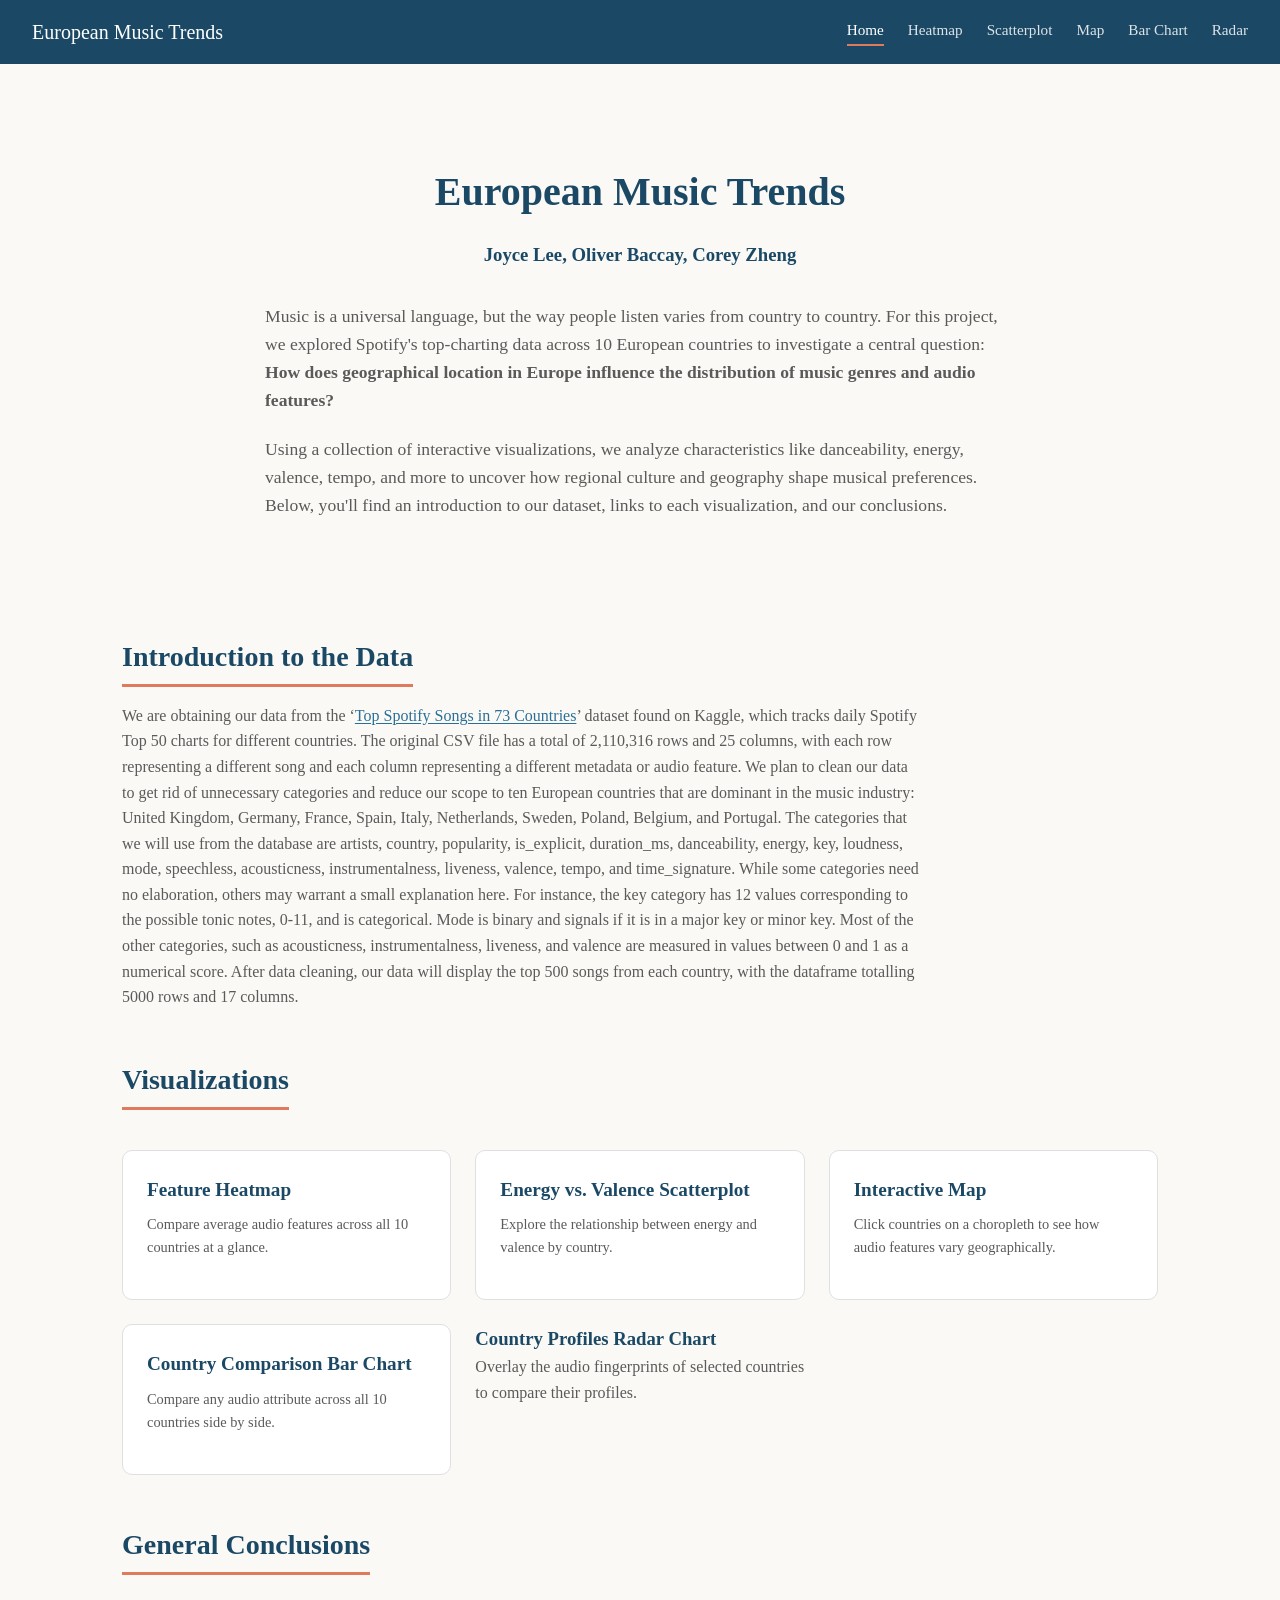
==== index.html @ 7d9e8291 "changes in style" ====
<!DOCTYPE html>
<html lang="en">
<head>
  <meta charset="UTF-8">
  <meta name="viewport" content="width=device-width, initial-scale=1.0">
  <title>European Music Trends - DS4200</title>
  <link rel="preconnect" href="https://fonts.googleapis.com">
  <link rel="preconnect" href="https://fonts.gstatic.com" crossorigin>
  <link href="https://fonts.googleapis.com/css2?family=DM+Serif+Display&family=Work+Sans:wght@400;500;600&display=swap" rel="stylesheet">
  <link rel="stylesheet" href="styles.css">
</head>
<body>

  <header class="navbar">
    <div class="logo">European Music Trends</div>
    <nav>
      <a href="index.html" class="active">Home</a>
      <a href="heatmap/heatmap.html">Heatmap</a>
      <a href="scatterplot/scatterplot.html">Scatterplot</a>
      <a href="map/map.html">Map</a>
      <a href="barchart/barchart.html">Bar Chart</a>
      <a href="radar/radar.html">Radar</a>
    </nav>
  </header>

  <section class="hero">
    <div class ="container">
      <h1>European Music Trends</h1>
      <h3>Joyce Lee, Oliver Baccay, Corey Zheng</h3>
    </div>
    <p>
      Music is a universal language, but the way people listen varies from country to country.
      For this project, we explored Spotify's top-charting data across 10 European countries
      to investigate a central question: <strong>How does geographical location in Europe
      influence the distribution of music genres and audio features?</strong>
    </p>
    <p>
      Using a collection of interactive visualizations, we analyze characteristics like
      danceability, energy, valence, tempo, and more to uncover how regional culture
      and geography shape musical preferences. Below, you'll find an introduction to our
      dataset, links to each visualization, and our conclusions.
    </p>
  </section>

  <div class="container">

    <section class="section">
      <h2>Introduction to the Data</h2>
      <p>
        We are obtaining our data from the ‘<a href="https://www.kaggle.com/datasets/asaniczka/top-spotify-songs-in-73-countries-daily-updated/data" target="_blank" class="inline-link">Top Spotify Songs in 73 Countries</a>’ dataset found on Kaggle, which tracks daily Spotify Top 50 charts for different countries. The original CSV file has a total of 2,110,316 rows and 25 columns, with each row representing a different song and each column representing a different metadata or audio feature. We plan to clean our data to get rid of unnecessary categories and reduce our scope to ten European countries that are dominant in the music industry: United Kingdom, Germany, France, Spain, Italy, Netherlands, Sweden, Poland, Belgium, and Portugal. The categories that we will use from the database are artists, country, popularity, is_explicit, duration_ms, danceability, energy, key, loudness, mode, speechless, acousticness, instrumentalness, liveness, valence, tempo, and time_signature. While some categories need no elaboration, others may warrant a small explanation here. For instance, the key category has 12 values corresponding to the possible tonic notes, 0-11, and is categorical. Mode is binary and signals if it is in a major key or minor key. Most of the other categories, such as acousticness, instrumentalness, liveness, and valence are measured in values between 0 and 1 as a numerical score. After data cleaning, our data will display the top 500 songs from each country, with the dataframe totalling 5000 rows and 17 columns.
    
      </p>
    </section>


    <section class="section">
      <h2>Visualizations</h2>
      <div class="visualization-grid">

        <a href="heatmap/heatmap.html" class="visualization-card">
          <h3>Feature Heatmap</h3>
          <p>Compare average audio features across all 10 countries at a glance.</p>
        </a>

        <a href="scatterplot/scatterplot.html" class="visualization-card">
          <h3>Energy vs. Valence Scatterplot</h3>
          <p>Explore the relationship between energy and valence by country.</p>
        </a>

        <a href="map/map.html" class="visualization-card">
          <h3>Interactive Map</h3>
          <p>Click countries on a choropleth to see how audio features vary geographically.</p>
        </a>

        <a href="barchart/barchart.html" class="visualization-card">
          <h3>Country Comparison Bar Chart</h3>
          <p>Compare any audio attribute across all 10 countries side by side.</p>
        </a>

        <a href="radar/radar.html" class="viz-card">
          <h3>Country Profiles Radar Chart</h3>
          <p>Overlay the audio fingerprints of selected countries to compare their profiles.</p>
          
        </a>

      </div>
    </section>

    <section class="section">
      <h2>General Conclusions</h2>
      <p>
        <!-- TODO: Add 2-3 key findings tied to the research question once visualizations are complete. -->
      </p>
    </section>

  </div>



</body>
</html>
---- styles.css ----
:root {
  --primary: #1b4965;
  --primary-light: #2a6f97;
  --accent: #e07a5f;
  --bg: #faf9f6;
  --text: #2b2b2b;
  --text-light: #5a5a5a;
  --white: #ffffff;
  --font-heading: 'DM Sans';
  --font-body: 'DM Sans';
}


*, *::before, *::after {
  margin: 0;
  padding: 0;
  box-sizing: border-box;
}

body {
  font-family: var(--font-body);
  background-color: var(--bg);
  color: var(--text);
  line-height: 1.6;
}

h1, h2, h3 {
  font-family: var(--font-heading);
  color: var(--primary);
}

a {
  text-decoration: none;
  color: inherit;
}


.navbar {
  background-color: var(--primary);
  padding: 1rem 2rem;
  display: flex;
  align-items: center;
  justify-content: space-between;
}

.navbar .logo {
  font-family: var(--font-heading);
  font-size: 1.25rem;
  color: var(--white);
}

.navbar nav {
  display: flex;
  gap: 1.5rem;
}

.navbar nav a {
  color: var(--white);
  font-size: 0.95rem;
  opacity: 0.85;
  transition: opacity 0.2s;
}

.navbar nav a:hover,
.navbar nav a.active {
  opacity: 1;
  border-bottom: 2px solid var(--accent);
  padding-bottom: 2px;
}

.container {
  max-width: 1100px;
  margin: 0 auto;
  padding: 2rem;
}

.hero {
  text-align: center;
  padding: 4rem 2rem;
}

.hero h1 {
  font-size: 2.5rem;
  margin-bottom: 1rem;
}

.hero p {
  font-size: 1.1rem;
  color: var(--text-light);
  max-width: 750px;
  margin: 0 auto 1.25rem;
  text-align: left;
}

.section {
  margin-bottom: 3rem;
}

.section h2 {
  font-size: 1.75rem;
  margin-bottom: 1rem;
  border-bottom: 3px solid var(--accent);
  display: inline-block;
  padding-bottom: 0.25rem;
}

.section p {
  color: var(--text-light);
  max-width: 800px;
  margin-bottom: 1rem;
}


.inline-link {
  color: var(--primary-light);
  text-decoration: underline;
  text-underline-offset: 2px;
}

.inline-link:hover {
  color: var(--accent);
}

.feature-list {
  list-style: none;
  columns: 2;
  gap: 1rem;
  margin: 1rem 0 1.5rem;
  max-width: 800px;
}

.feature-list li {
  padding: 0.3rem 0;
  font-size: 0.95rem;
  color: var(--text-light);
}

.feature-list li strong {
  color: var(--text);
}

.visualization-grid {
  display: grid;
  grid-template-columns: repeat(auto-fit, minmax(300px, 1fr));
  gap: 1.5rem;
  margin-top: 1.5rem;
}

.visualization-card {
  background: var(--white);
  border-radius: 10px;
  padding: 1.5rem;
  border: 1px solid #e0e0e0;
  transition: transform 0.2s, box-shadow 0.2s;
}

.visualization-card:hover {
  transform: translateY(-4px);
  box-shadow: 0 6px 20px rgba(0, 0, 0, 0.08);
}

.visualization-card h3 {
  font-size: 1.2rem;
  margin-bottom: 0.5rem;
}

.visualization-card p {
  font-size: 0.9rem;
  color: var(--text-light);
}
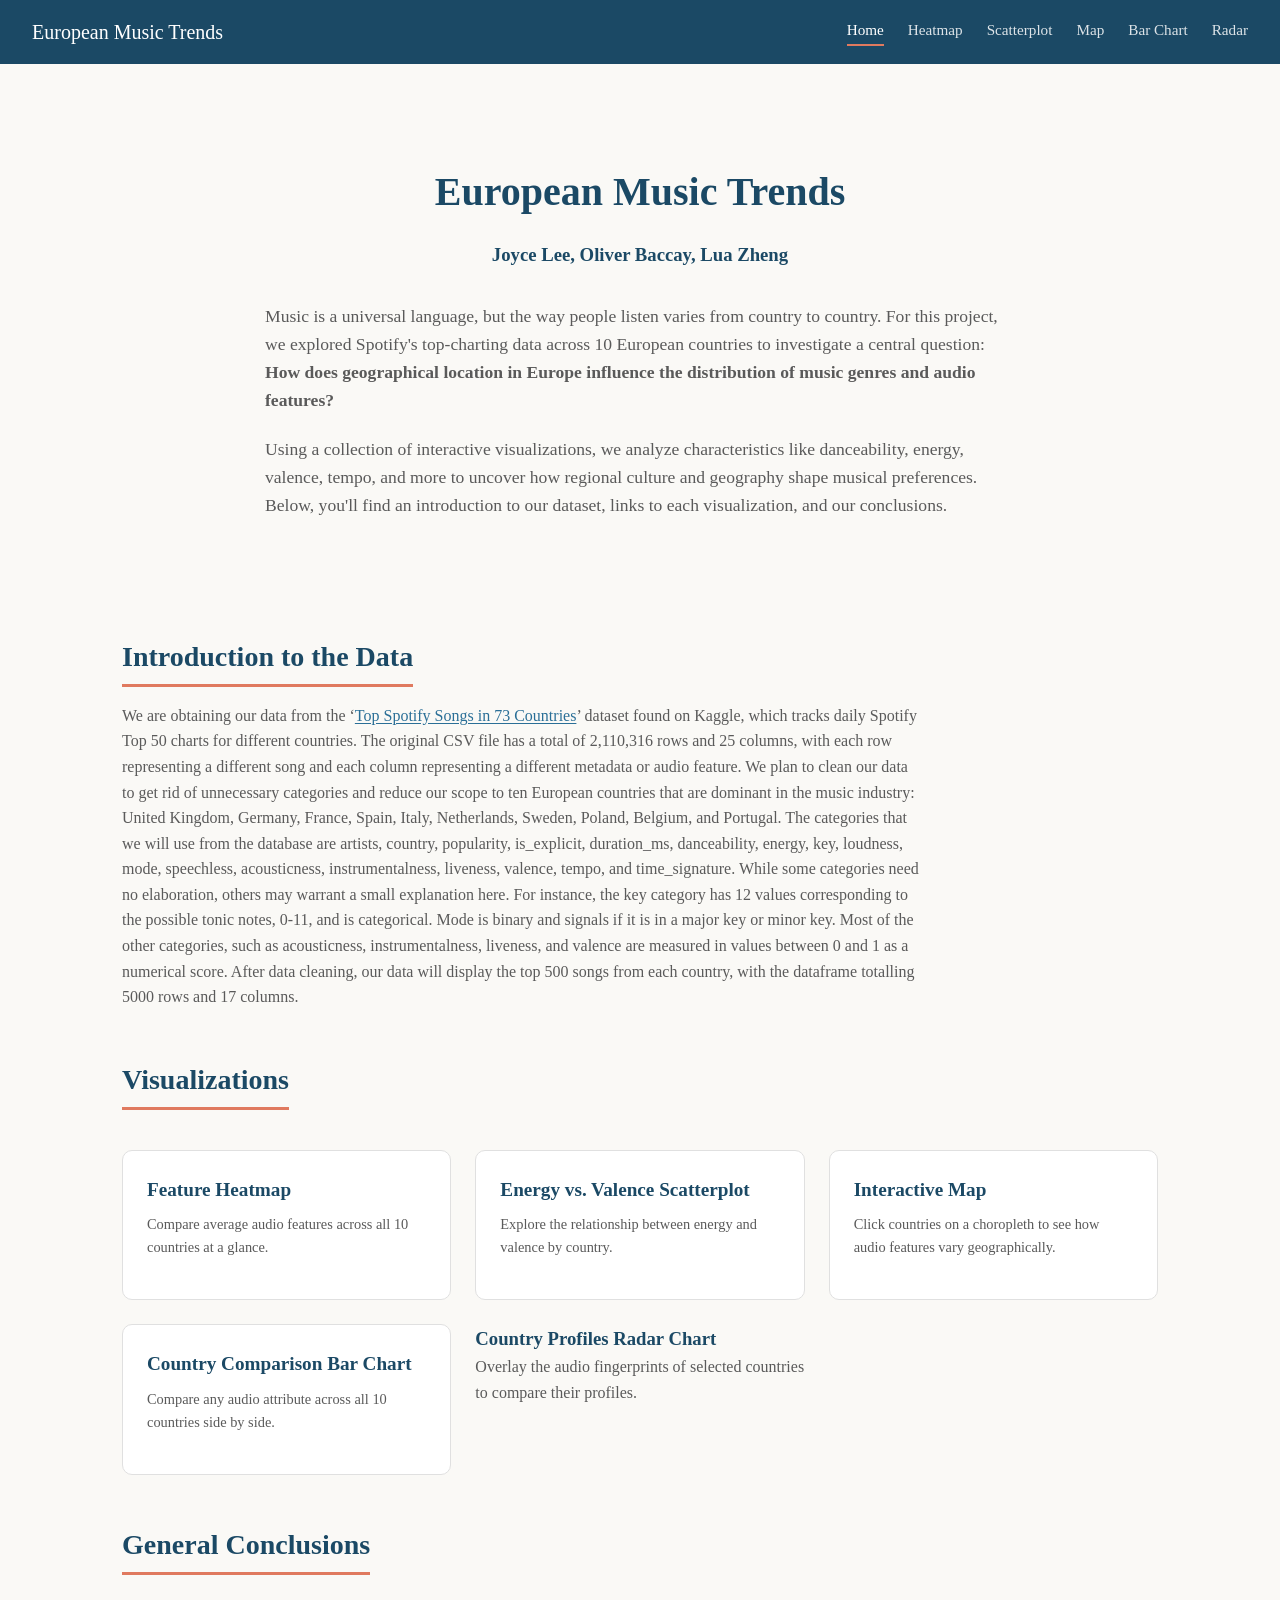
==== commit 0f506abe: "barchart visualization added barchart visualization & edited my listed name on the website" ====
--- a/index.html
+++ b/index.html
@@ -26,7 +26,7 @@
   <section class="hero">
     <div class ="container">
       <h1>European Music Trends</h1>
-      <h3>Joyce Lee, Oliver Baccay, Corey Zheng</h3>
+      <h3>Joyce Lee, Oliver Baccay, Lua Zheng</h3>
     </div>
     <p>
       Music is a universal language, but the way people listen varies from country to country.
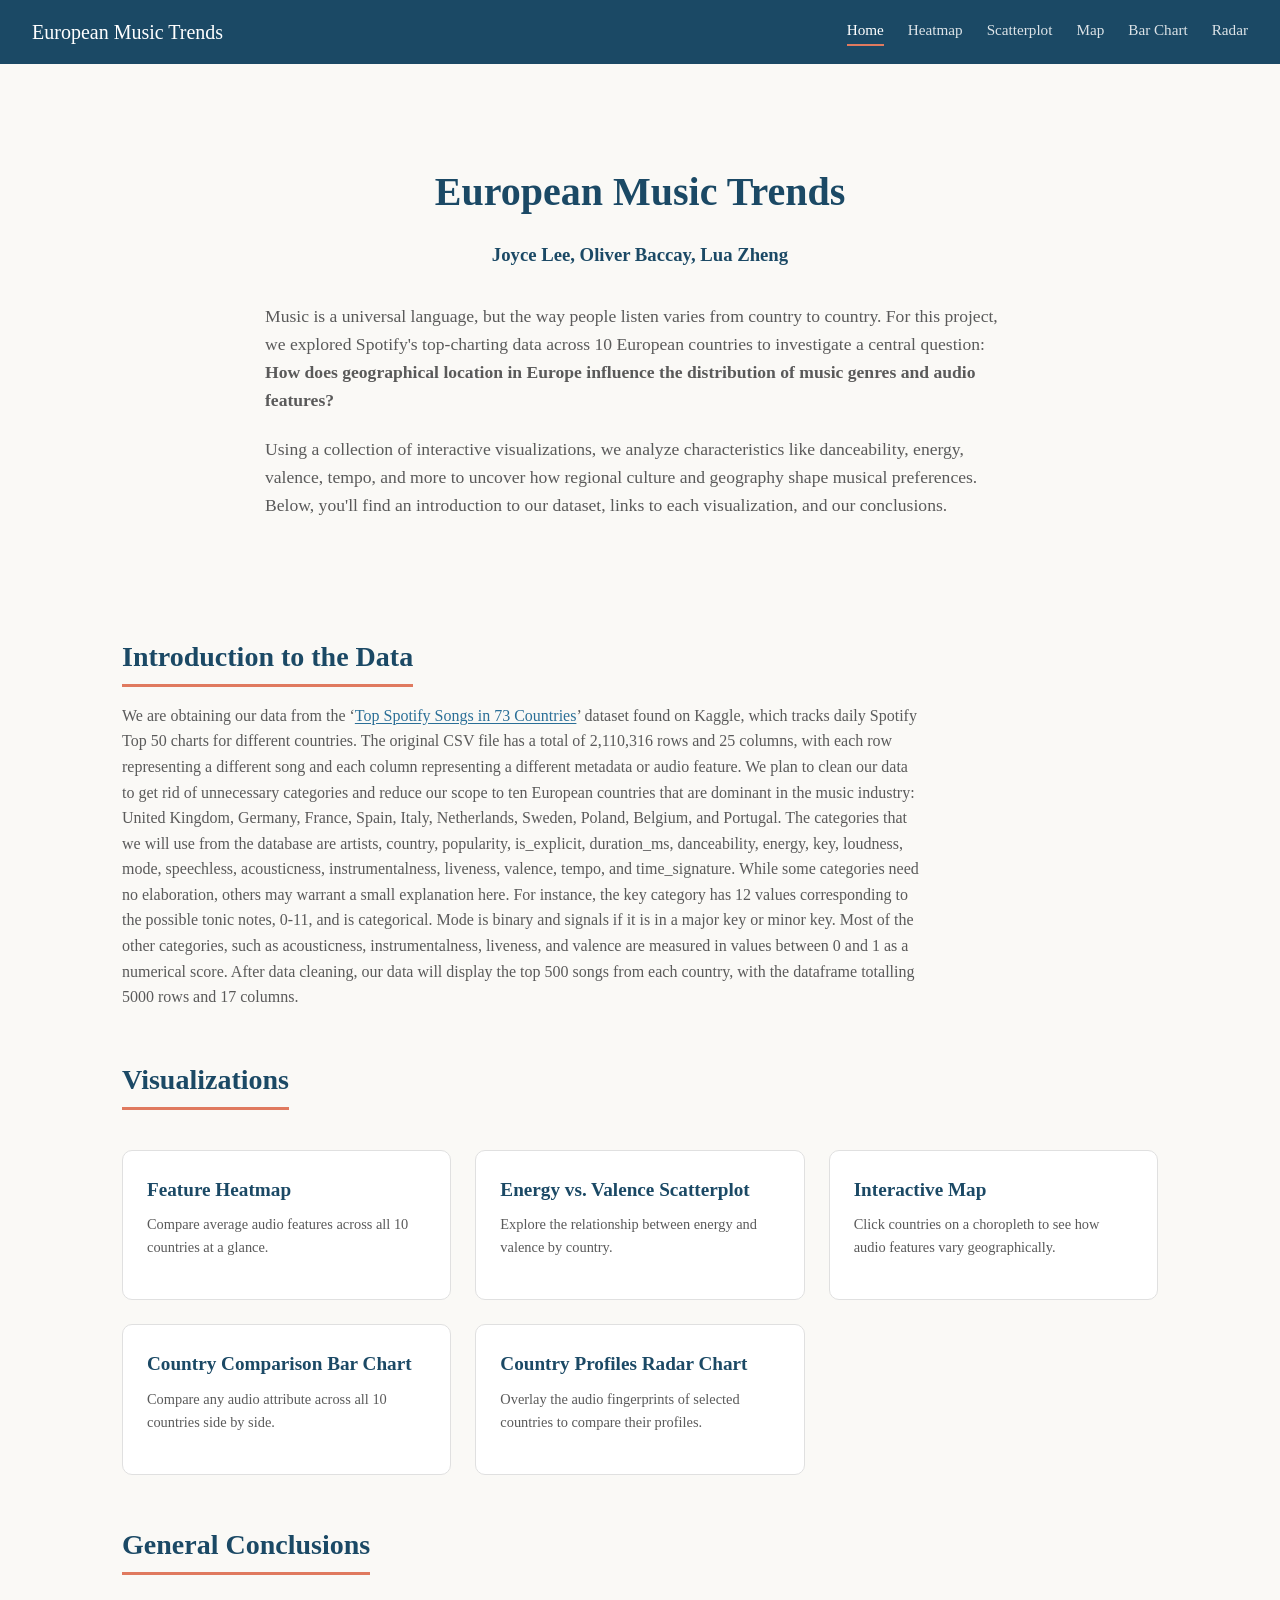
==== commit 6e1e11e7: "Merge pull request #1 from zhengcor/barchart barchart visualization" ====
--- a/index.html
+++ b/index.html
@@ -77,7 +77,7 @@
           <p>Compare any audio attribute across all 10 countries side by side.</p>
         </a>
 
-        <a href="radar/radar.html" class="viz-card">
+        <a href="radar/radar.html" class="visualization-card">
           <h3>Country Profiles Radar Chart</h3>
           <p>Overlay the audio fingerprints of selected countries to compare their profiles.</p>
           
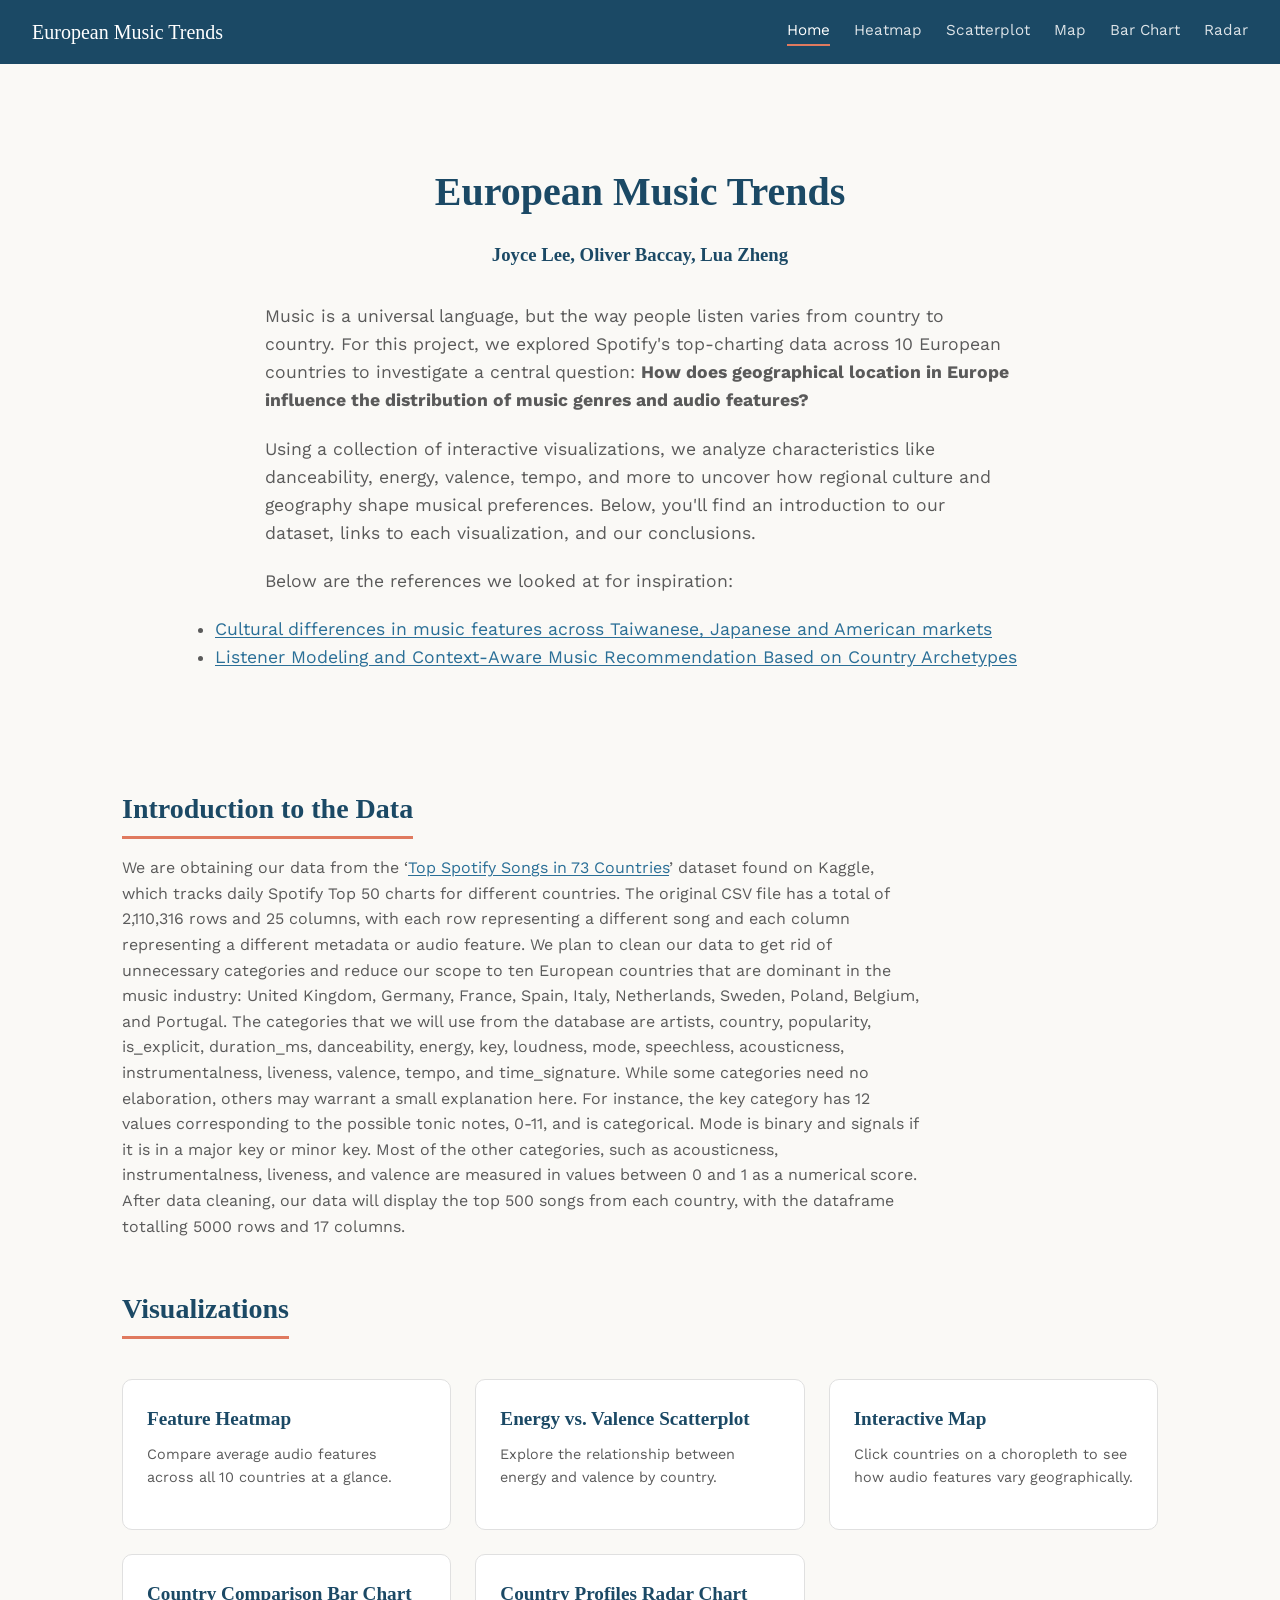
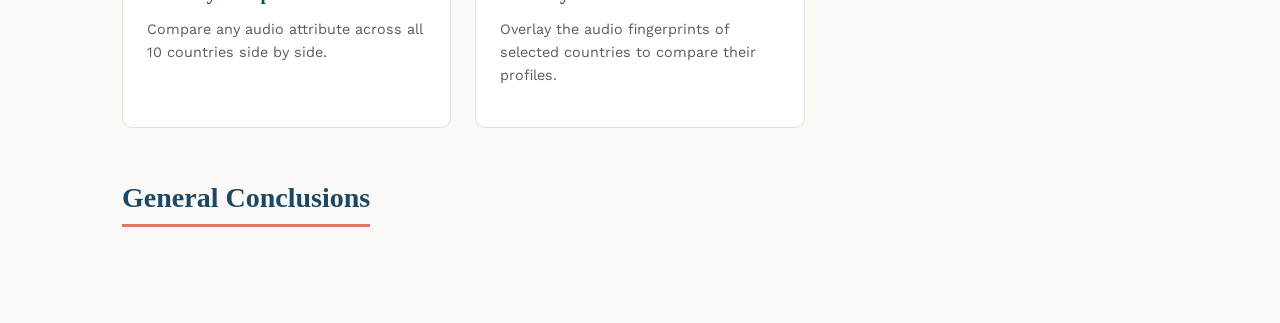
==== commit 1f371dd4: "added description for scatterplot" ====
--- a/index.html
+++ b/index.html
@@ -40,6 +40,11 @@
       and geography shape musical preferences. Below, you'll find an introduction to our
       dataset, links to each visualization, and our conclusions.
     </p>
+    <p>Below are the references we looked at for inspiration:</p>
+    <ul>
+      <li><a href="https://peerj.com/articles/cs-642.pdf" target="_blank" class="inline-link">Cultural differences in music features across Taiwanese, Japanese and American markets</a></li>
+      <li><a href="https://www.frontiersin.org/journals/artificial-intelligence/articles/10.3389/frai.2020.508725/full" target="_blank" class="inline-link">Listener Modeling and Context-Aware Music Recommendation Based on Country Archetypes</a></li>
+    </ul>
   </section>
 
   <div class="container">
--- a/styles.css
+++ b/styles.css
@@ -7,7 +7,7 @@
   --text-light: #5a5a5a;
   --white: #ffffff;
   --font-heading: 'DM Sans';
-  --font-body: 'DM Sans';
+  --font-body: 'Work Sans', sans-serif;
 }
 
 
@@ -92,6 +92,14 @@
   text-align: left;
 }
 
+.hero ul {
+  max-width: 850px;
+  margin: 0 auto 1.25rem;
+  text-align: left;
+  font-size: 1.1rem;
+  color: #5a5a5a;
+}
+
 .section {
   margin-bottom: 3rem;
 }
@@ -169,3 +177,4 @@
   color: var(--text-light);
 }
 
+
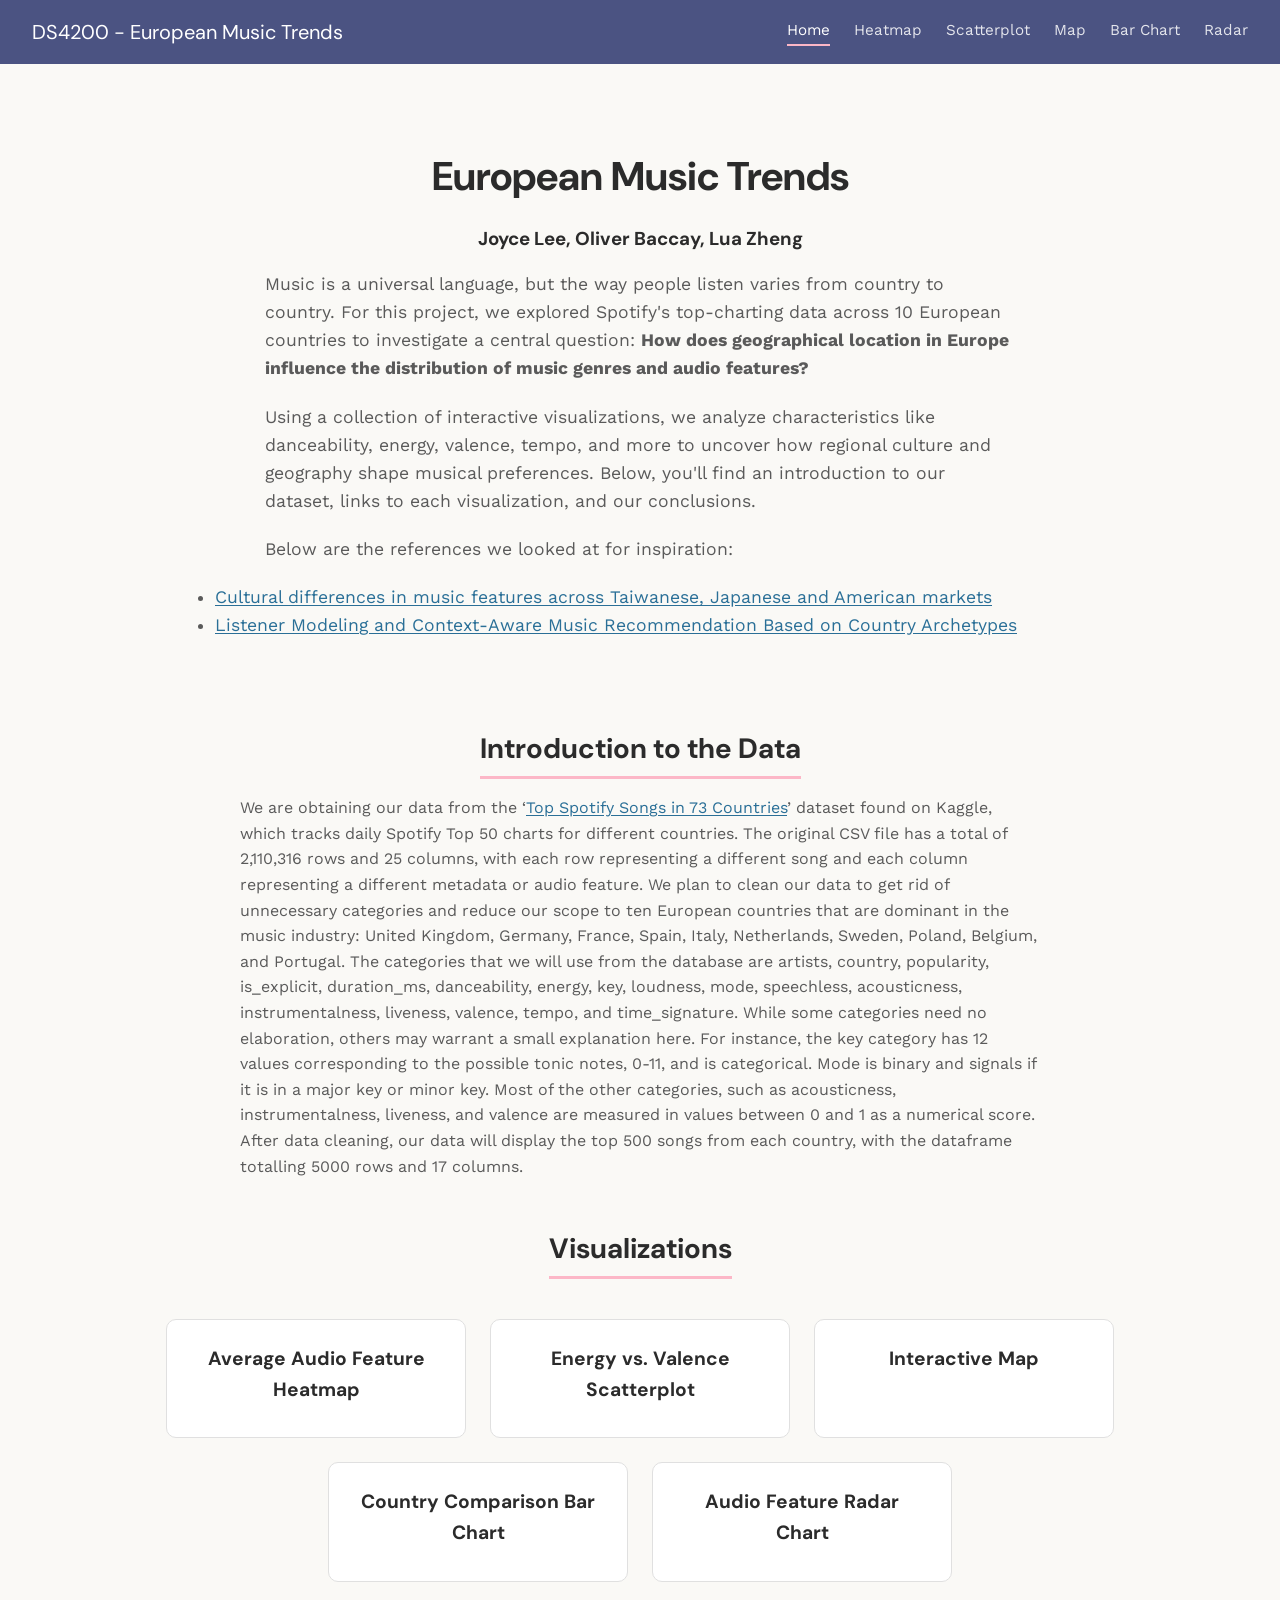
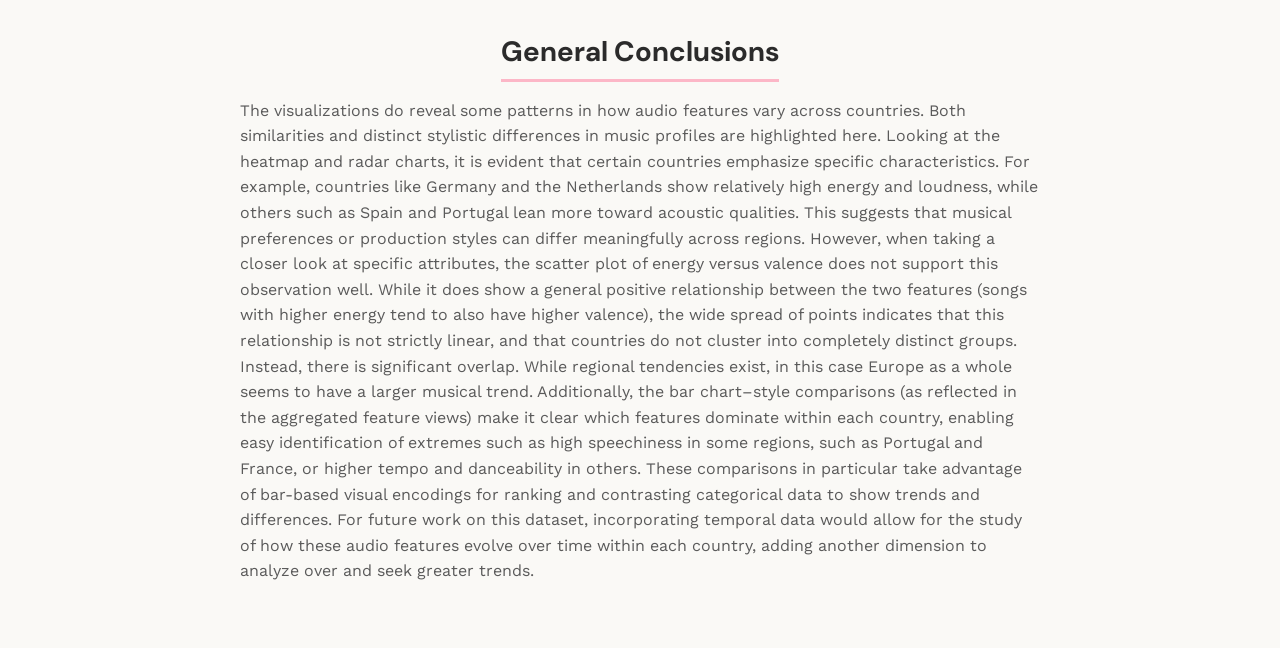
==== commit d56919e5: "Merge pull request #2 from zhengcor/main barchart instructions" ====
--- a/index.html
+++ b/index.html
@@ -6,13 +6,14 @@
   <title>European Music Trends - DS4200</title>
   <link rel="preconnect" href="https://fonts.googleapis.com">
   <link rel="preconnect" href="https://fonts.gstatic.com" crossorigin>
+  <link href="https://fonts.googleapis.com/css2?family=DM+Sans:ital,opsz,wght@0,9..40,100..1000;1,9..40,100..1000&display=swap" rel="stylesheet">
   <link href="https://fonts.googleapis.com/css2?family=DM+Serif+Display&family=Work+Sans:wght@400;500;600&display=swap" rel="stylesheet">
   <link rel="stylesheet" href="styles.css">
 </head>
 <body>
 
   <header class="navbar">
-    <div class="logo">European Music Trends</div>
+    <div class="logo">DS4200 - European Music Trends</div>
     <nav>
       <a href="index.html" class="active">Home</a>
       <a href="heatmap/heatmap.html">Heatmap</a>
@@ -63,28 +64,23 @@
       <div class="visualization-grid">
 
         <a href="heatmap/heatmap.html" class="visualization-card">
-          <h3>Feature Heatmap</h3>
-          <p>Compare average audio features across all 10 countries at a glance.</p>
+          <h3>Average Audio Feature Heatmap</h3>
         </a>
 
         <a href="scatterplot/scatterplot.html" class="visualization-card">
           <h3>Energy vs. Valence Scatterplot</h3>
-          <p>Explore the relationship between energy and valence by country.</p>
         </a>
 
         <a href="map/map.html" class="visualization-card">
           <h3>Interactive Map</h3>
-          <p>Click countries on a choropleth to see how audio features vary geographically.</p>
         </a>
 
         <a href="barchart/barchart.html" class="visualization-card">
           <h3>Country Comparison Bar Chart</h3>
-          <p>Compare any audio attribute across all 10 countries side by side.</p>
         </a>
 
         <a href="radar/radar.html" class="visualization-card">
-          <h3>Country Profiles Radar Chart</h3>
-          <p>Overlay the audio fingerprints of selected countries to compare their profiles.</p>
+          <h3>Audio Feature Radar Chart</h3>
           
         </a>
 
@@ -95,6 +91,13 @@
       <h2>General Conclusions</h2>
       <p>
         <!-- TODO: Add 2-3 key findings tied to the research question once visualizations are complete. -->
+          The visualizations do reveal some patterns in how audio features vary across countries. Both similarities and distinct stylistic differences in music profiles are highlighted here. Looking at the heatmap and radar charts, it is evident that certain countries emphasize specific characteristics. For example, countries like Germany and the Netherlands show relatively high energy and loudness, while others such as Spain and Portugal lean more toward acoustic qualities. This suggests that musical preferences or production styles can differ meaningfully across regions. 
+
+          However, when taking a closer look at specific attributes, the scatter plot of energy versus valence does not support this observation well. While it does show a general positive relationship between the two features (songs with higher energy tend to also have higher valence), the wide spread of points indicates that this relationship is not strictly linear, and that countries do not cluster into completely distinct groups. Instead, there is significant overlap. While regional tendencies exist, in this case Europe as a whole seems to have a larger musical trend. 
+
+          Additionally, the bar chart–style comparisons (as reflected in the aggregated feature views) make it clear which features dominate within each country, enabling easy identification of extremes such as high speechiness in some regions, such as Portugal and France, or higher tempo and danceability in others. These comparisons in particular take advantage of bar-based visual encodings for ranking and contrasting categorical data to show trends and differences. 
+
+          For future work on this dataset, incorporating temporal data would allow for the study of how these audio features evolve over time within each country, adding another dimension to analyze over and seek greater trends.
       </p>
     </section>
 
--- a/styles.css
+++ b/styles.css
@@ -1,13 +1,13 @@
 :root {
-  --primary: #1b4965;
+  --primary: #4B5382;
   --primary-light: #2a6f97;
-  --accent: #e07a5f;
+  --accent: #FCB7C7;
   --bg: #faf9f6;
   --text: #2b2b2b;
   --text-light: #5a5a5a;
   --white: #ffffff;
   --font-heading: 'DM Sans';
-  --font-body: 'Work Sans', sans-serif;
+  --font-body: 'Work Sans';
 }
 
 
@@ -26,7 +26,7 @@
 
 h1, h2, h3 {
   font-family: var(--font-heading);
-  color: var(--primary);
+  color: var(--text);
 }
 
 a {
@@ -37,7 +37,7 @@
 
 .navbar {
   background-color: var(--primary);
-  padding: 1rem 2rem;
+  padding: 16px 32px;
   display: flex;
   align-items: center;
   justify-content: space-between;
@@ -45,18 +45,18 @@
 
 .navbar .logo {
   font-family: var(--font-heading);
-  font-size: 1.25rem;
+  font-size: 20px;
   color: var(--white);
 }
 
 .navbar nav {
   display: flex;
-  gap: 1.5rem;
+  gap: 24px;
 }
 
 .navbar nav a {
   color: var(--white);
-  font-size: 0.95rem;
+  font-size: 15.2px;
   opacity: 0.85;
   transition: opacity 0.2s;
 }
@@ -66,56 +66,78 @@
   opacity: 1;
   border-bottom: 2px solid var(--accent);
   padding-bottom: 2px;
+  cursor: pointer;
 }
 
 .container {
   max-width: 1100px;
   margin: 0 auto;
-  padding: 2rem;
+  padding: 16px;
+  gap: 12px;
+}
+
+.row {
+  padding-bottom: 24px;
+  display: flex;
+  gap: 4px;
+  align-items: flex-start;
+}
+
+.column {
+  flex: 1;
+  padding: 4px;
+}
+
+.row:after {
+  content: "";
+  display: table;
+  clear: both;
 }
 
 .hero {
   text-align: center;
-  padding: 4rem 2rem;
+  padding: 64px 32px;
 }
 
 .hero h1 {
-  font-size: 2.5rem;
-  margin-bottom: 1rem;
+  font-size: 40px;
+  margin-bottom: 16px;
 }
 
 .hero p {
-  font-size: 1.1rem;
+  font-size: 17.6px;
   color: var(--text-light);
   max-width: 750px;
-  margin: 0 auto 1.25rem;
+  margin: 0 auto 20px;
   text-align: left;
 }
 
 .hero ul {
   max-width: 850px;
-  margin: 0 auto 1.25rem;
+  margin: 0 auto 8px;
   text-align: left;
-  font-size: 1.1rem;
+  font-size: 17.6px;
   color: #5a5a5a;
 }
 
 .section {
-  margin-bottom: 3rem;
+  margin-bottom: 48px;
+  text-align: center;
 }
 
 .section h2 {
-  font-size: 1.75rem;
-  margin-bottom: 1rem;
+  font-size: 28px;
+  margin-bottom: 16px;
   border-bottom: 3px solid var(--accent);
   display: inline-block;
-  padding-bottom: 0.25rem;
+  padding-bottom: 4px;
 }
 
 .section p {
   color: var(--text-light);
   max-width: 800px;
-  margin-bottom: 1rem;
+  margin: 0 auto 16px;
+  text-align: left;
 }
 
 
@@ -127,19 +149,20 @@
 
 .inline-link:hover {
   color: var(--accent);
+  cursor: pointer;
 }
 
 .feature-list {
   list-style: none;
   columns: 2;
-  gap: 1rem;
-  margin: 1rem 0 1.5rem;
+  gap: 16px;
+  margin: 16px 0 24px;
   max-width: 800px;
 }
 
 .feature-list li {
-  padding: 0.3rem 0;
-  font-size: 0.95rem;
+  padding: 4.8px 0;
+  font-size: 15.2px;
   color: var(--text-light);
 }
 
@@ -148,16 +171,18 @@
 }
 
 .visualization-grid {
-  display: grid;
-  grid-template-columns: repeat(auto-fit, minmax(300px, 1fr));
-  gap: 1.5rem;
-  margin-top: 1.5rem;
+  display: flex;
+  flex-wrap: wrap;
+  justify-content: center;
+  gap: 24px;
+  margin-top: 24px;
 }
 
 .visualization-card {
+  width: 300px;
   background: var(--white);
   border-radius: 10px;
-  padding: 1.5rem;
+  padding: 24px;
   border: 1px solid #e0e0e0;
   transition: transform 0.2s, box-shadow 0.2s;
 }
@@ -165,16 +190,31 @@
 .visualization-card:hover {
   transform: translateY(-4px);
   box-shadow: 0 6px 20px rgba(0, 0, 0, 0.08);
+  cursor: pointer;
 }
 
 .visualization-card h3 {
-  font-size: 1.2rem;
-  margin-bottom: 0.5rem;
+  font-size: 19.2px;
+  margin-bottom: 8px;
 }
 
 .visualization-card p {
-  font-size: 0.9rem;
-  color: var(--text-light);
-}
-
-
+  font-size: 14.4px;
+  color: var(--text-light);
+}
+
+button {
+  padding: 8px;
+  font-family: var(--font-body);
+  color: var(--white);
+  border-radius: 4px;
+  background-color: var(--primary-light);
+}
+
+button:hover {
+  background-color: var(--accent);
+  color: var(--text);
+  cursor: pointer;
+}
+
+
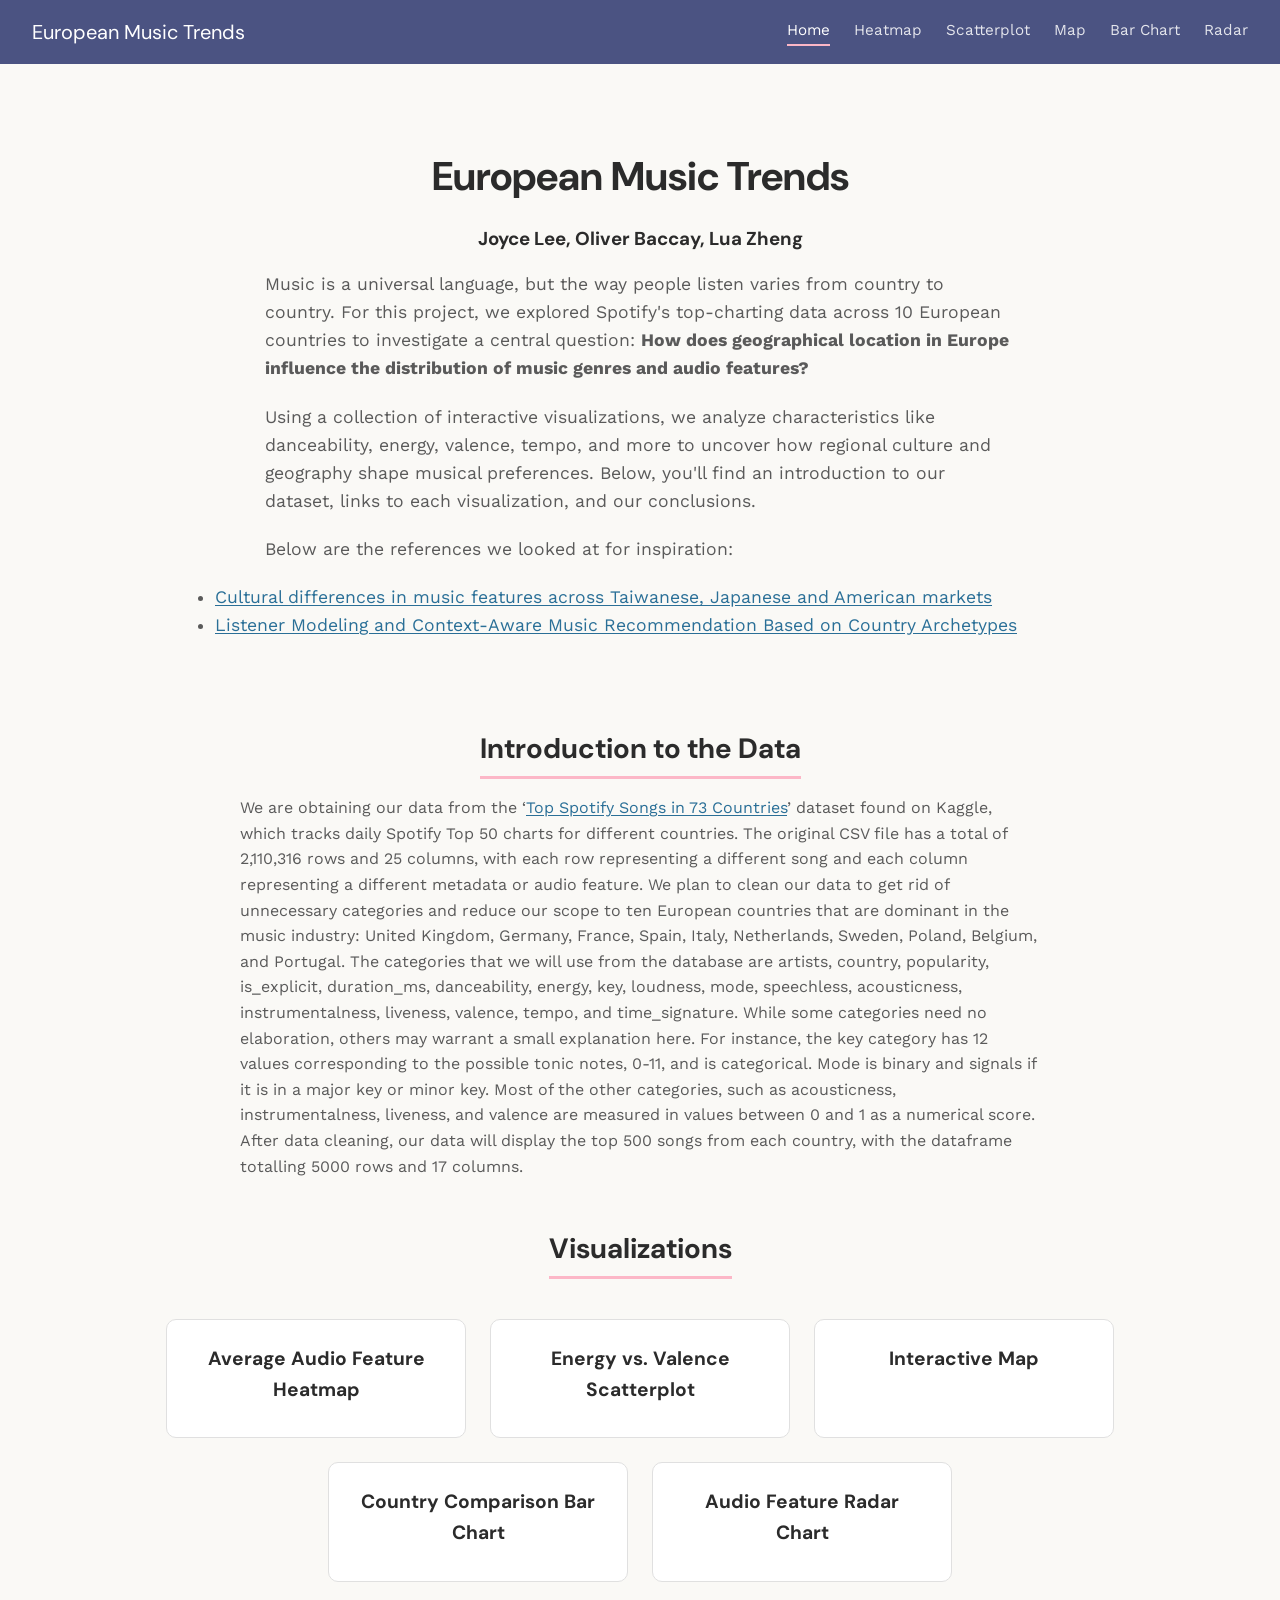
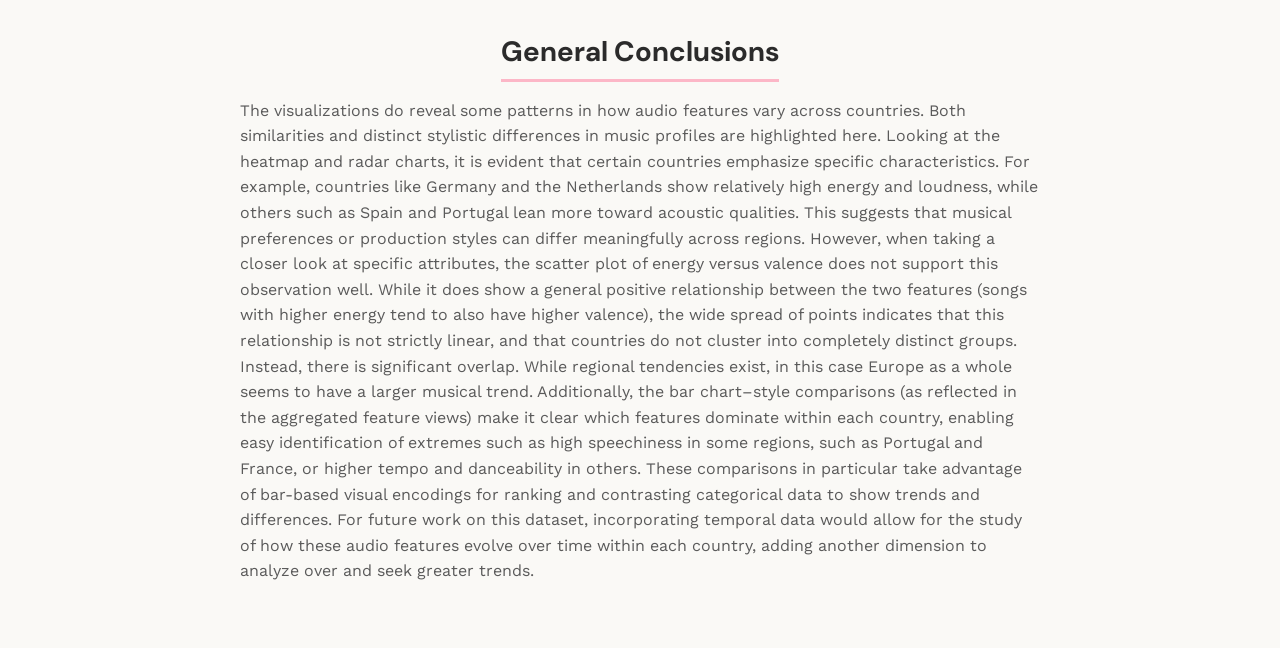
==== commit b25b7260: "reformat and small fixes" ====
--- a/index.html
+++ b/index.html
@@ -13,7 +13,7 @@
 <body>
 
   <header class="navbar">
-    <div class="logo">DS4200 - European Music Trends</div>
+    <div class="logo">European Music Trends</div>
     <nav>
       <a href="index.html" class="active">Home</a>
       <a href="heatmap/heatmap.html">Heatmap</a>
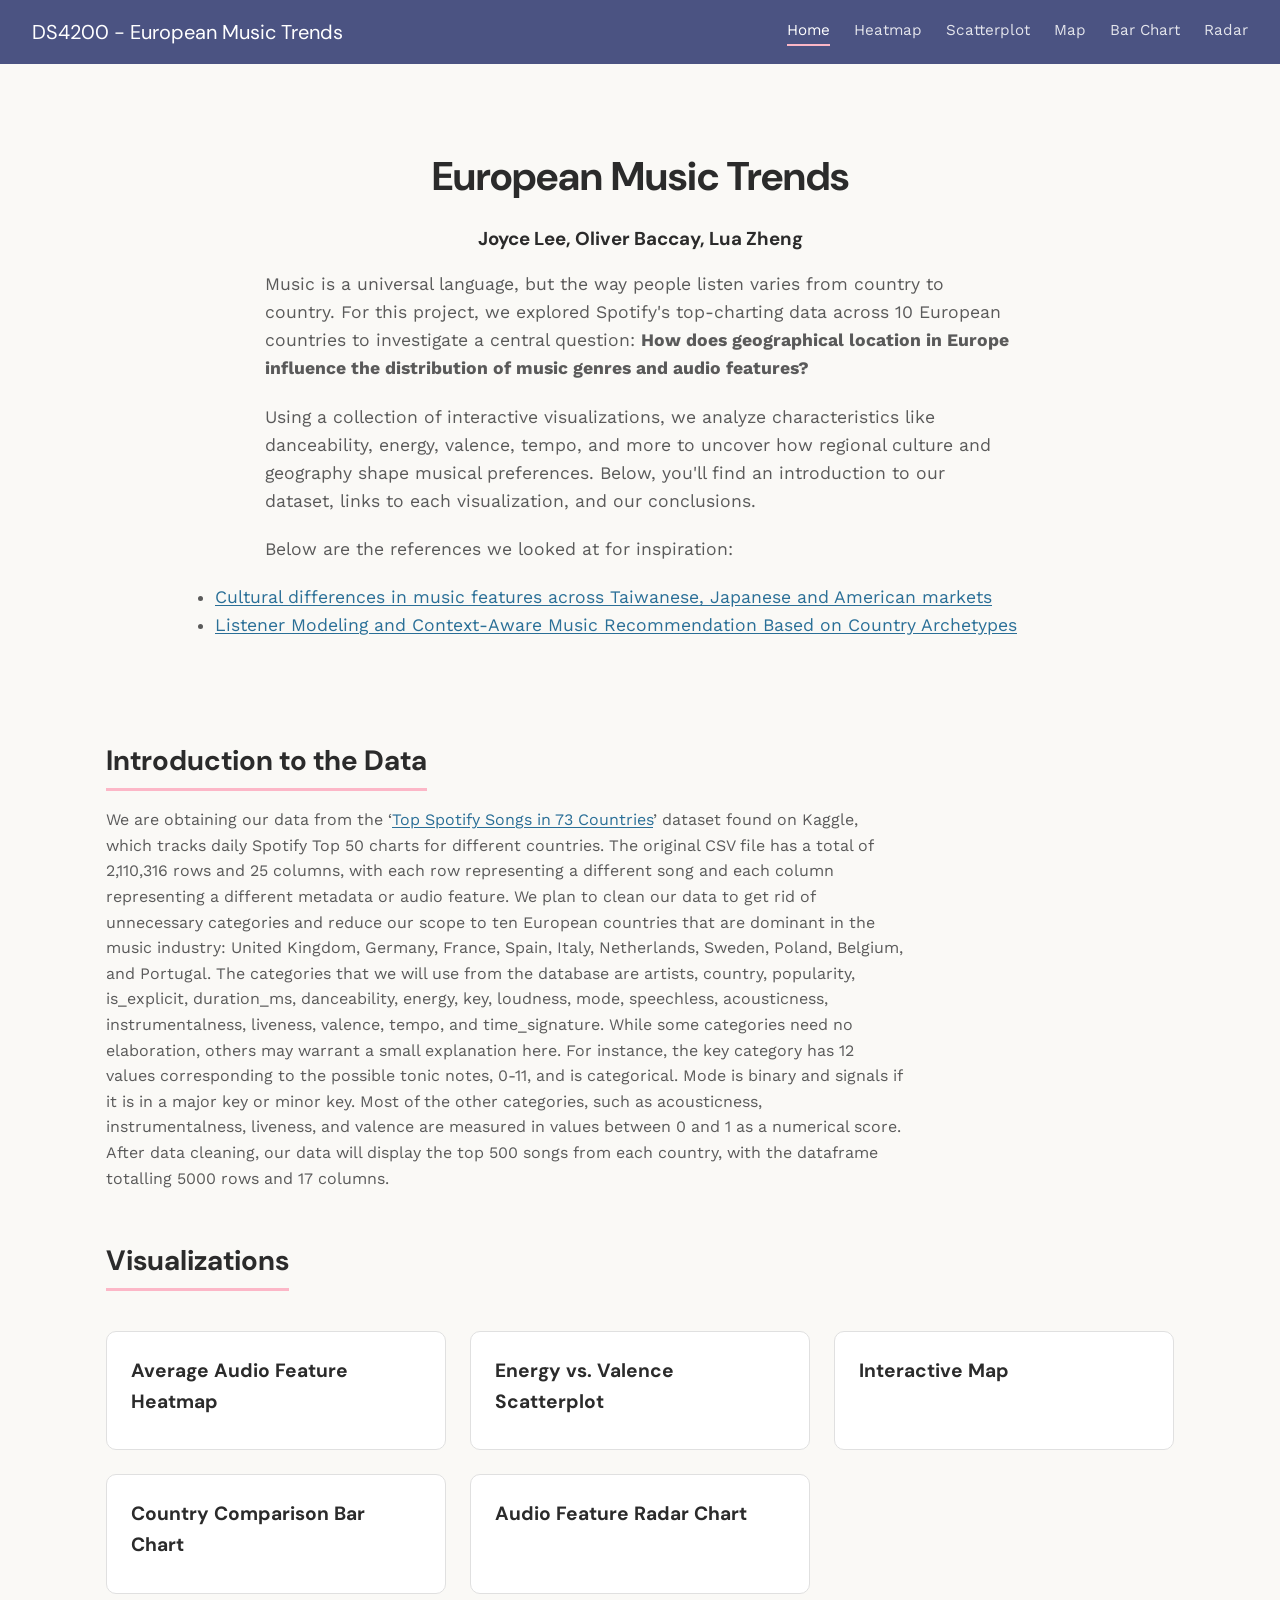
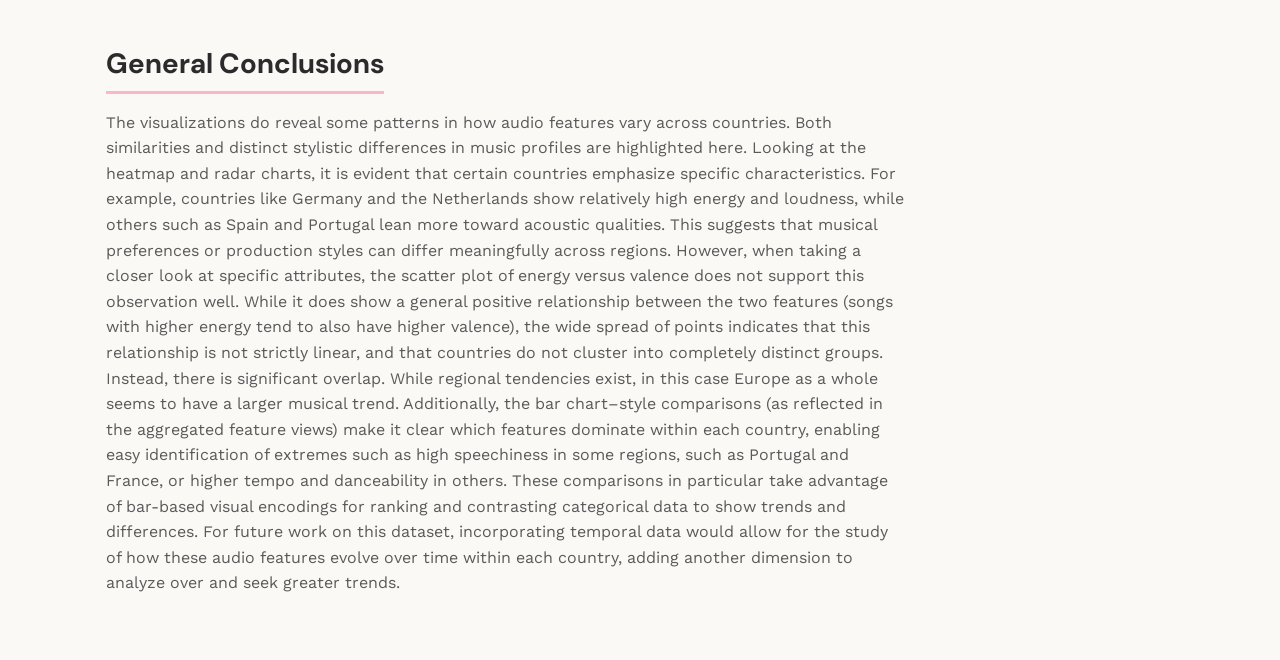
==== commit 39316c03: "Merge remote-tracking branch 'upstream/main'" ====
--- a/index.html
+++ b/index.html
@@ -13,7 +13,7 @@
 <body>
 
   <header class="navbar">
-    <div class="logo">European Music Trends</div>
+    <div class="logo">DS4200 - European Music Trends</div>
     <nav>
       <a href="index.html" class="active">Home</a>
       <a href="heatmap/heatmap.html">Heatmap</a>
--- a/styles.css
+++ b/styles.css
@@ -114,7 +114,7 @@
 
 .hero ul {
   max-width: 850px;
-  margin: 0 auto 8px;
+  margin: 0 auto 20px;
   text-align: left;
   font-size: 17.6px;
   color: #5a5a5a;
@@ -122,7 +122,6 @@
 
 .section {
   margin-bottom: 48px;
-  text-align: center;
 }
 
 .section h2 {
@@ -136,8 +135,7 @@
 .section p {
   color: var(--text-light);
   max-width: 800px;
-  margin: 0 auto 16px;
-  text-align: left;
+  margin-bottom: 16px;
 }
 
 
@@ -171,15 +169,13 @@
 }
 
 .visualization-grid {
-  display: flex;
-  flex-wrap: wrap;
-  justify-content: center;
+  display: grid;
+  grid-template-columns: repeat(auto-fit, minmax(300px, 1fr));
   gap: 24px;
   margin-top: 24px;
 }
 
 .visualization-card {
-  width: 300px;
   background: var(--white);
   border-radius: 10px;
   padding: 24px;
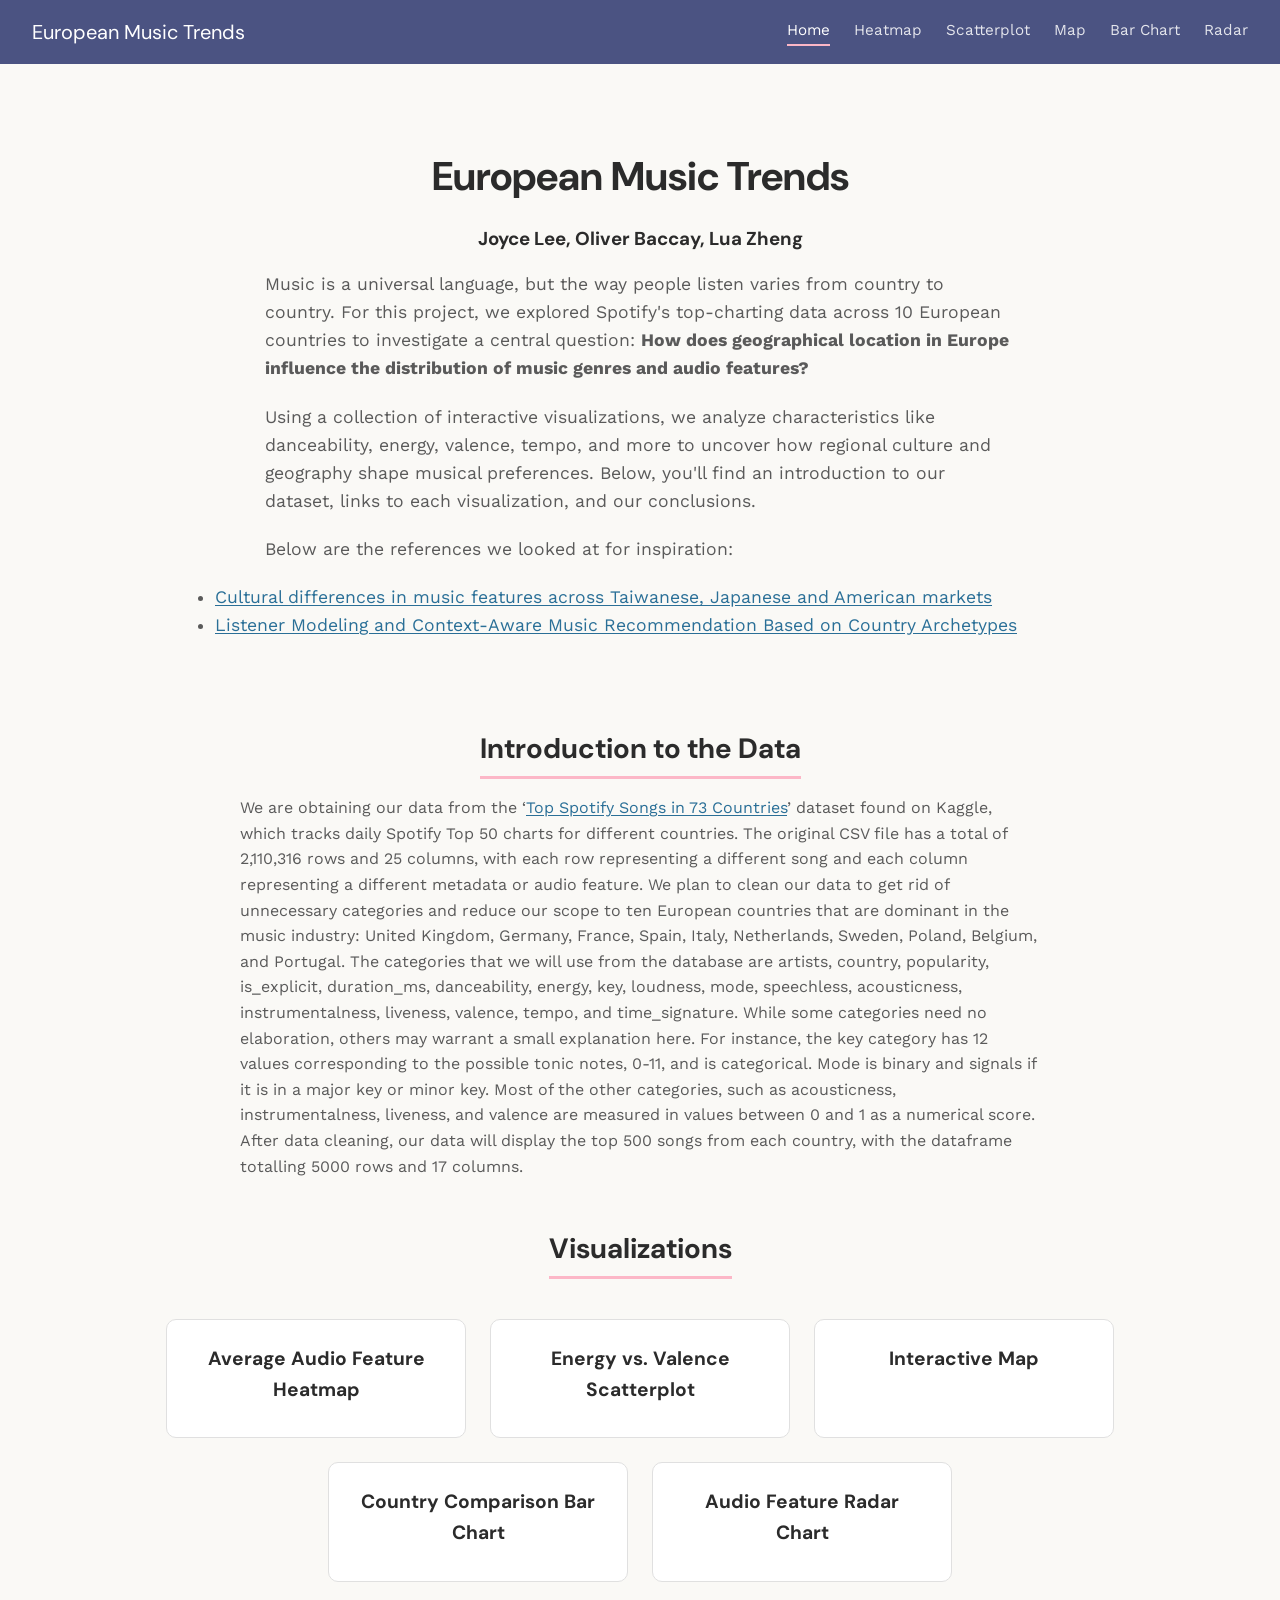
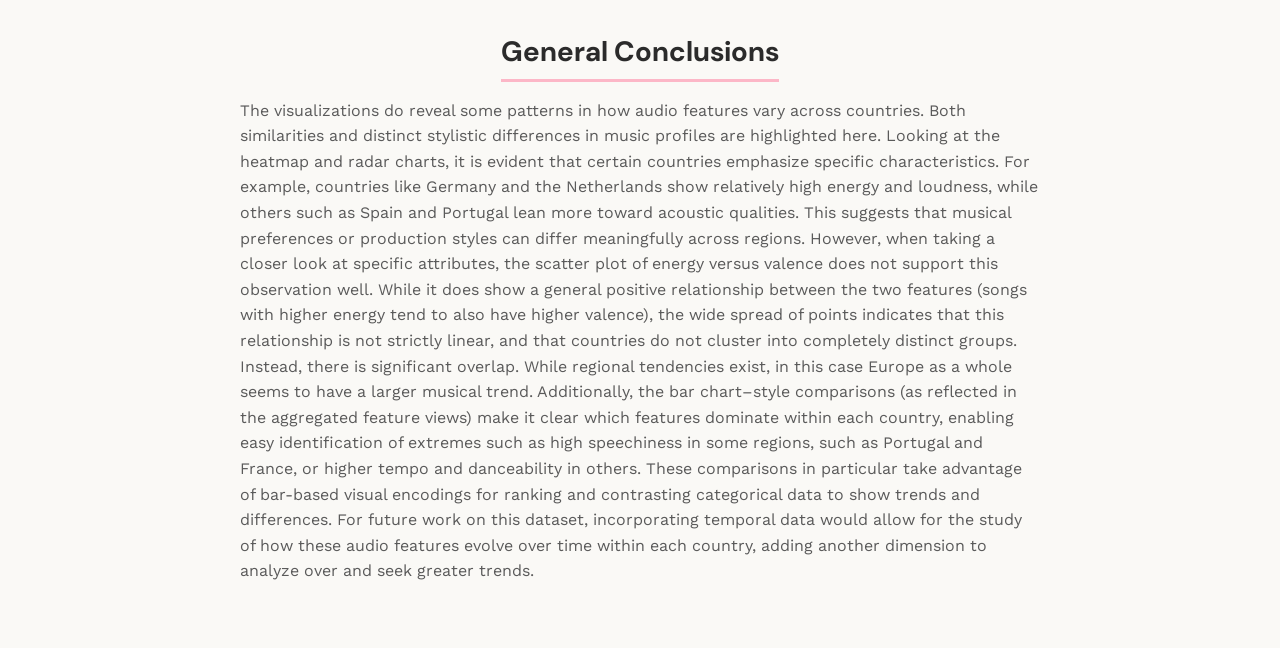
==== commit d6fc12ff: "Merge branch 'main' of https://github.com/zhengcor/ds4200-european-music" ====
--- a/index.html
+++ b/index.html
@@ -13,7 +13,7 @@
 <body>
 
   <header class="navbar">
-    <div class="logo">DS4200 - European Music Trends</div>
+    <div class="logo">European Music Trends</div>
     <nav>
       <a href="index.html" class="active">Home</a>
       <a href="heatmap/heatmap.html">Heatmap</a>
--- a/styles.css
+++ b/styles.css
@@ -114,7 +114,7 @@
 
 .hero ul {
   max-width: 850px;
-  margin: 0 auto 20px;
+  margin: 0 auto 8px;
   text-align: left;
   font-size: 17.6px;
   color: #5a5a5a;
@@ -122,6 +122,7 @@
 
 .section {
   margin-bottom: 48px;
+  text-align: center;
 }
 
 .section h2 {
@@ -135,7 +136,8 @@
 .section p {
   color: var(--text-light);
   max-width: 800px;
-  margin-bottom: 16px;
+  margin: 0 auto 16px;
+  text-align: left;
 }
 
 
@@ -169,13 +171,15 @@
 }
 
 .visualization-grid {
-  display: grid;
-  grid-template-columns: repeat(auto-fit, minmax(300px, 1fr));
+  display: flex;
+  flex-wrap: wrap;
+  justify-content: center;
   gap: 24px;
   margin-top: 24px;
 }
 
 .visualization-card {
+  width: 300px;
   background: var(--white);
   border-radius: 10px;
   padding: 24px;
